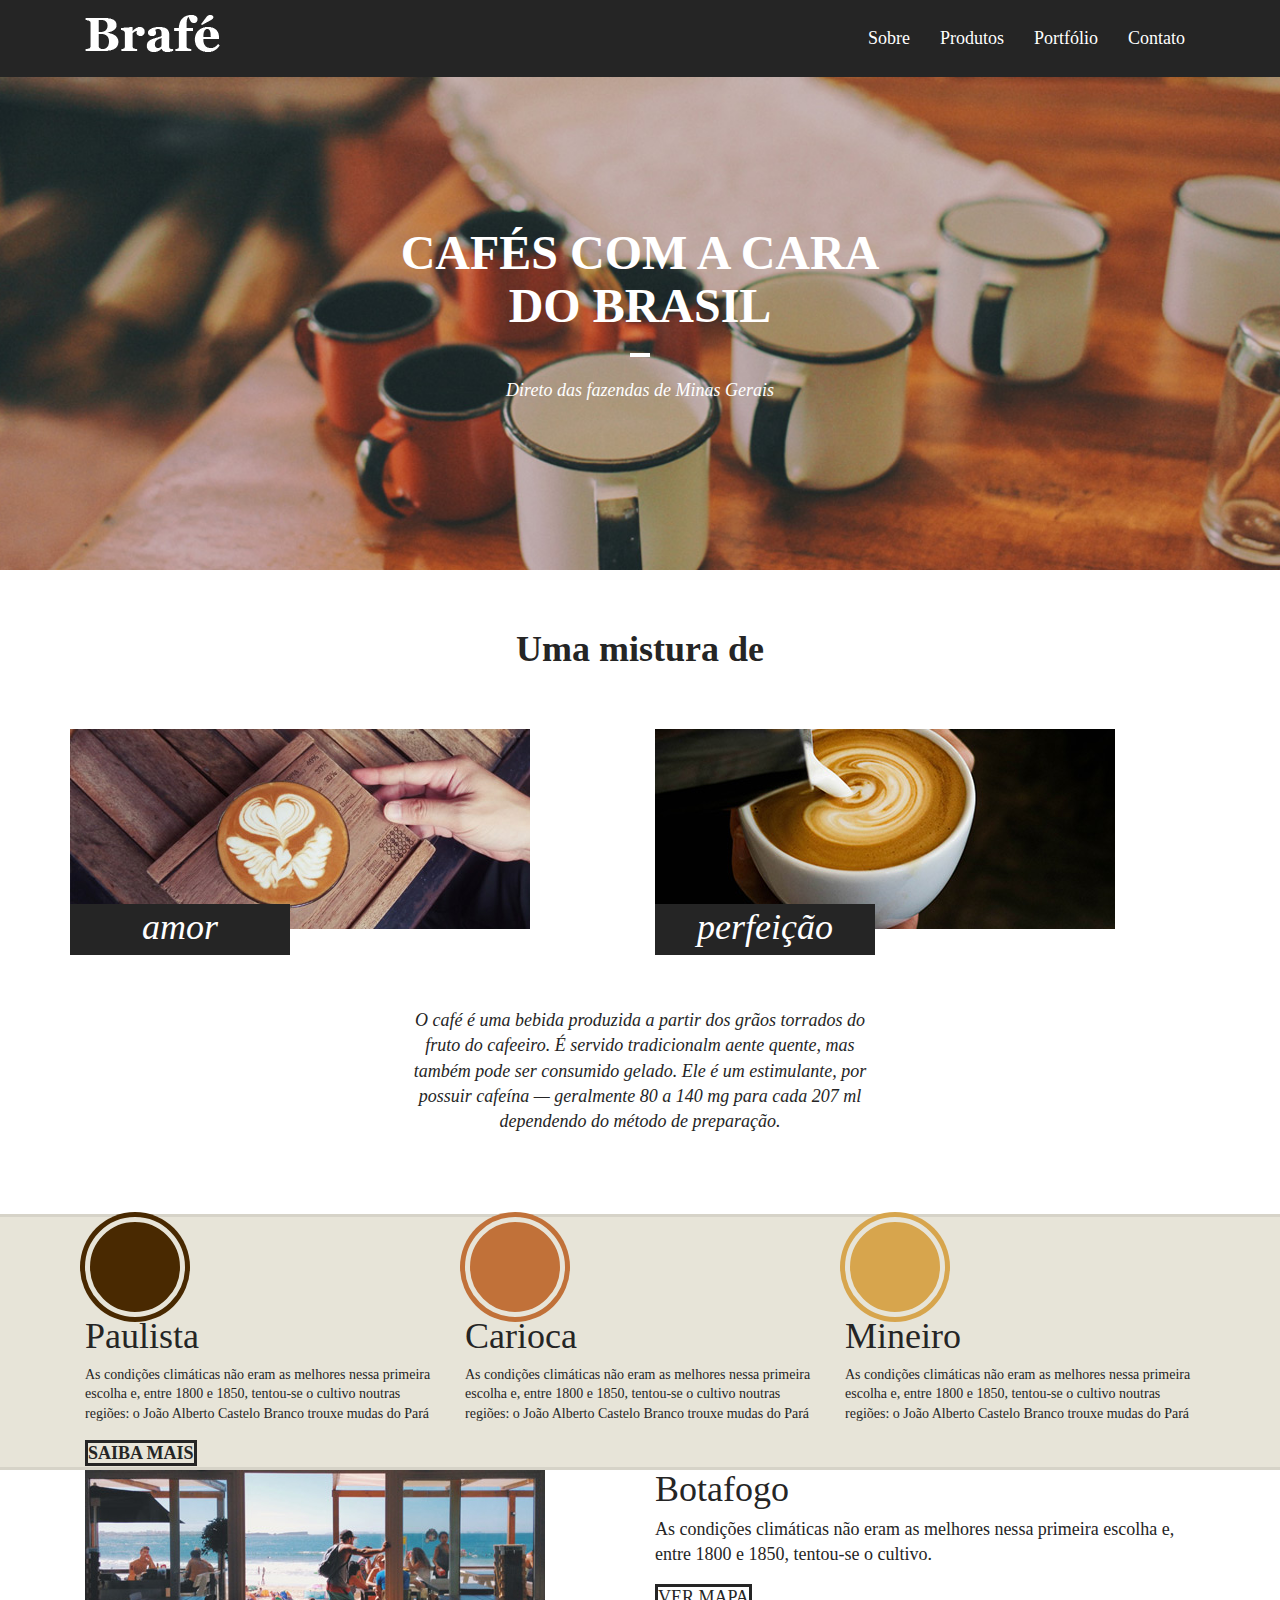
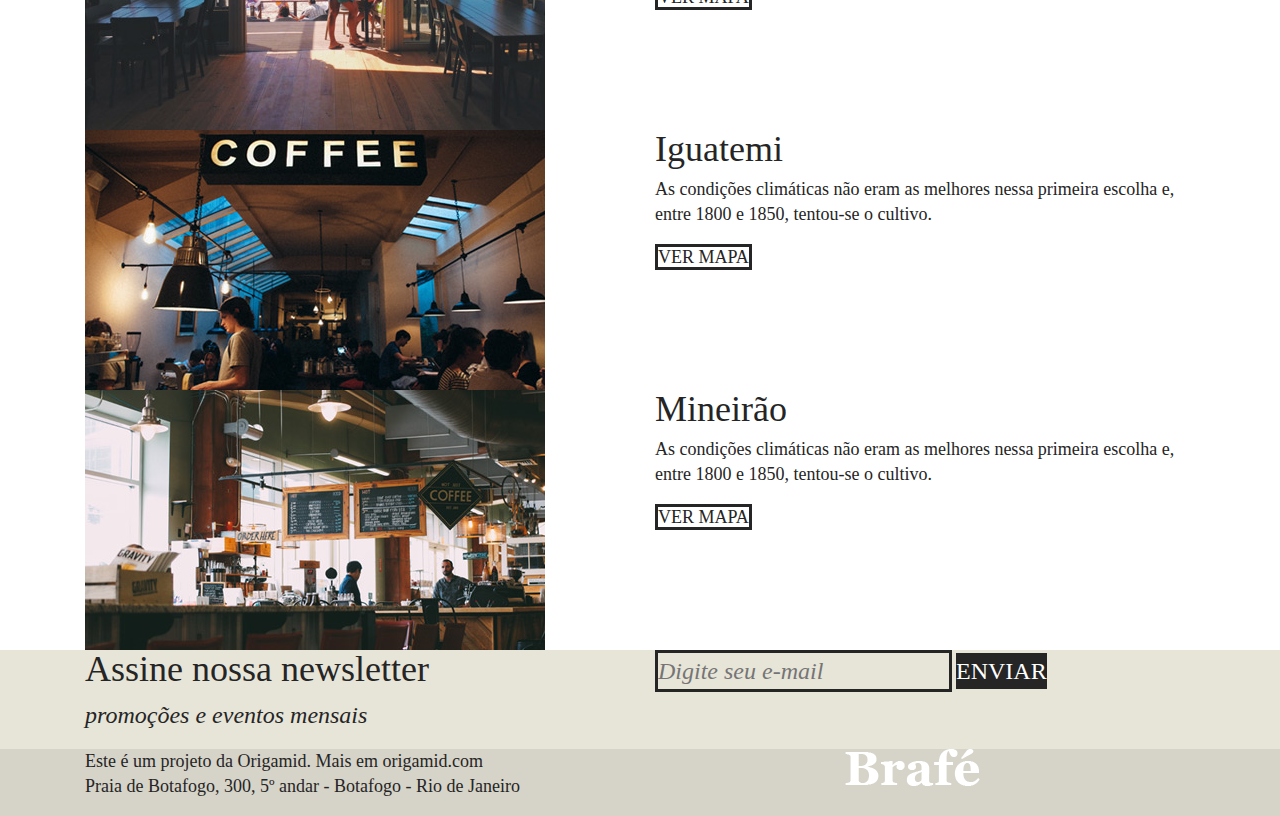
==== brafe-1/brafe-bootstrap/index.html @ a8f9d09e "update" ====
<!DOCTYPE html>
<html lang="pt-br">
  <head>
    <meta charset="UTF-8" />
    <meta name="viewport" content="width=device-width, initial-scale=1.0" />
    <link
      rel="shortcut icon"
      href="./src/assets/favicon.png"
      type="image/x-icon"
    />
    <link rel="stylesheet" href="./src/styles/utils/bootstrap.min.css" />
    <link rel="stylesheet" href="./src/styles/style.css" />
    <title>Brafé</title>
  </head>

  <body>
    <header class="menu">
      <div class="container">
        <div class="row">
          <a href="#" class="menu-logo col-md-4">
            <img src="./src/assets/brafe.png" alt="Brafé" />
          </a>

          <nav class="menu-nav col-md-8">
            <ul>
              <li><a href="#">Sobre</a></li>
              <li><a href="#">Produtos</a></li>
              <li><a href="#">Portfólio</a></li>
              <li><a href="#">Contato</a></li>
            </ul>
          </nav>
        </div>
      </div>
    </header>

    <main class="intro">
      <h1>
        Cafés com a cara <br />
        do Brasil
      </h1>
      <p>Direto das fazendas de Minas Gerais</p>
    </main>

    <section class="about container">
      <h2>Uma mistura de</h2>

      <div class="row">
        <div class="about-item col-sm">
          <img src="./src/assets/cafe-1.jpg" alt="Café 1" />
          <h3>Amor</h3>
        </div>

        <div class="about-item col-sm">
          <img src="./src/assets/cafe-2.jpg" alt="Café 2" />
          <h3>Perfeição</h3>
        </div>
      </div>

      <p>
        O café é uma bebida produzida a partir dos grãos torrados do fruto do
        cafeeiro. É servido tradicionalm aente quente, mas também pode ser
        consumido gelado. Ele é um estimulante, por possuir cafeína — geralmente
        80 a 140 mg para cada 207 ml dependendo do método de preparação.
      </p>
    </section>

    <section class="products">
      <div class="container">
        <div class="row">
          <div class="products-item col-sm">
            <h2 class="products-paulista">Paulista</h2>

            <p>
              As condições climáticas não eram as melhores nessa primeira
              escolha e, entre 1800 e 1850, tentou-se o cultivo noutras regiões:
              o João Alberto Castelo Branco trouxe mudas do Pará
            </p>
          </div>

          <div class="products-item col-sm">
            <h2 class="products-carioca">Carioca</h2>

            <p>
              As condições climáticas não eram as melhores nessa primeira
              escolha e, entre 1800 e 1850, tentou-se o cultivo noutras regiões:
              o João Alberto Castelo Branco trouxe mudas do Pará
            </p>
          </div>

          <div class="products-item col-sm">
            <h2 class="products-mineiro">Mineiro</h2>

            <p>
              As condições climáticas não eram as melhores nessa primeira
              escolha e, entre 1800 e 1850, tentou-se o cultivo noutras regiões:
              o João Alberto Castelo Branco trouxe mudas do Pará
            </p>
          </div>
        </div>

        <a class="products-btn" href="#">Saiba mais</a>
      </div>
    </section>

    <section class="locations">
      <div class="container">
        <div class="locations-item row">
          <div class="col-sm">
            <img src="./src/assets/botafogo.jpg" alt="Brafé unidade Botafogo" />
          </div>

          <div class="col-sm">
            <h2>Botafogo</h2>
            <p>
              As condições climáticas não eram as melhores nessa primeira
              escolha e, entre 1800 e 1850, tentou-se o cultivo.
            </p>

            <a href="#">Ver mapa</a>
          </div>
        </div>

        <div class="locations-item row">
          <div class="col-sm">
            <img src="./src/assets/iguatemi.jpg" alt="Brafé unidade Iguatemi" />
          </div>

          <div class="col-sm">
            <h2>Iguatemi</h2>
            <p>
              As condições climáticas não eram as melhores nessa primeira
              escolha e, entre 1800 e 1850, tentou-se o cultivo.
            </p>

            <a href="#">Ver mapa</a>
          </div>
        </div>

        <div class="locations-item row">
          <div class="col-sm">
            <img src="./src/assets/mineirao.jpg" alt="Brafé unidade Mineirão" />
          </div>

          <div class="col-sm">
            <h2>Mineirão</h2>
            <p>
              As condições climáticas não eram as melhores nessa primeira
              escolha e, entre 1800 e 1850, tentou-se o cultivo.
            </p>

            <a href="#">Ver mapa</a>
          </div>
        </div>
      </div>
    </section>

    <section class="newsletter">
      <div class="container">
        <div class="row">
          <div class="newsletter-info col-sm">
            <h2>Assine nossa newsletter</h2>
            <p>promoções e eventos mensais</p>
          </div>

          <form action="#" class="col-sm">
            <label for="email">Email</label>
            <input type="email" placeholder="Digite seu e-mail" required />
            <button type="submit">Enviar</button>
          </form>
        </div>
      </div>
    </section>

    <footer class="footer">
      <div class="container">
        <div class="row">
          <p class="col-sm-8">
            Este é um projeto da Origamid. Mais em origamid.com<br />Praia de
            Botafogo, 300, 5º andar - Botafogo - Rio de Janeiro
          </p>

          <a href="#" class="col-sm">
            <img src="./src/assets/brafe.png" alt="Brafé" />
          </a>
        </div>
      </div>
    </footer>
  </body>
</html>
---- brafe-1/brafe-bootstrap/src/styles/style.css ----
/* Estilos globais */
@import url("./common/reset.css");
@import url("./common/global.css");

/* Utilitários */
@import url("./utils/grid.css");

/* Sessões principais */
@import url("./partials/menu.css");
@import url("./partials/intro.css");
@import url("./partials/about.css");
@import url("./partials/products.css");
@import url("./partials/locations.css");
@import url("./partials/newsletter.css");
@import url("./partials/footer.css");
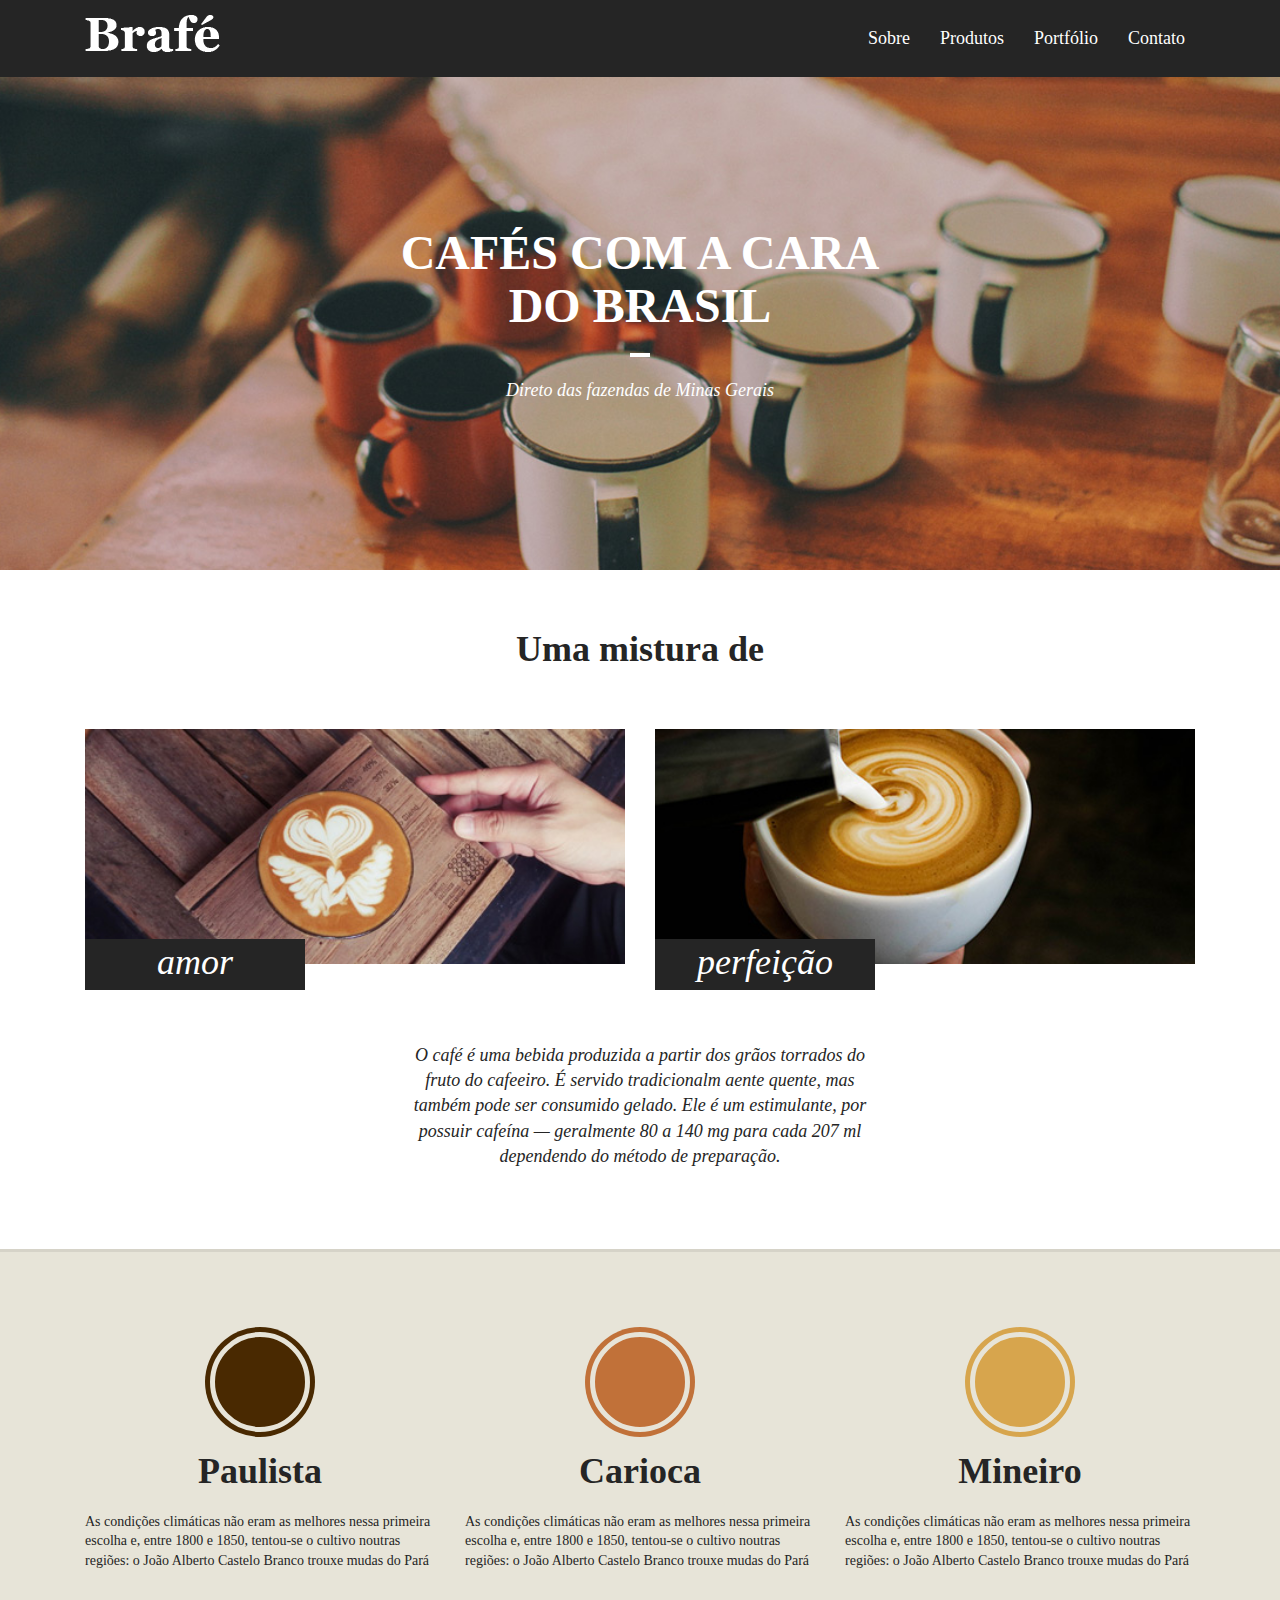
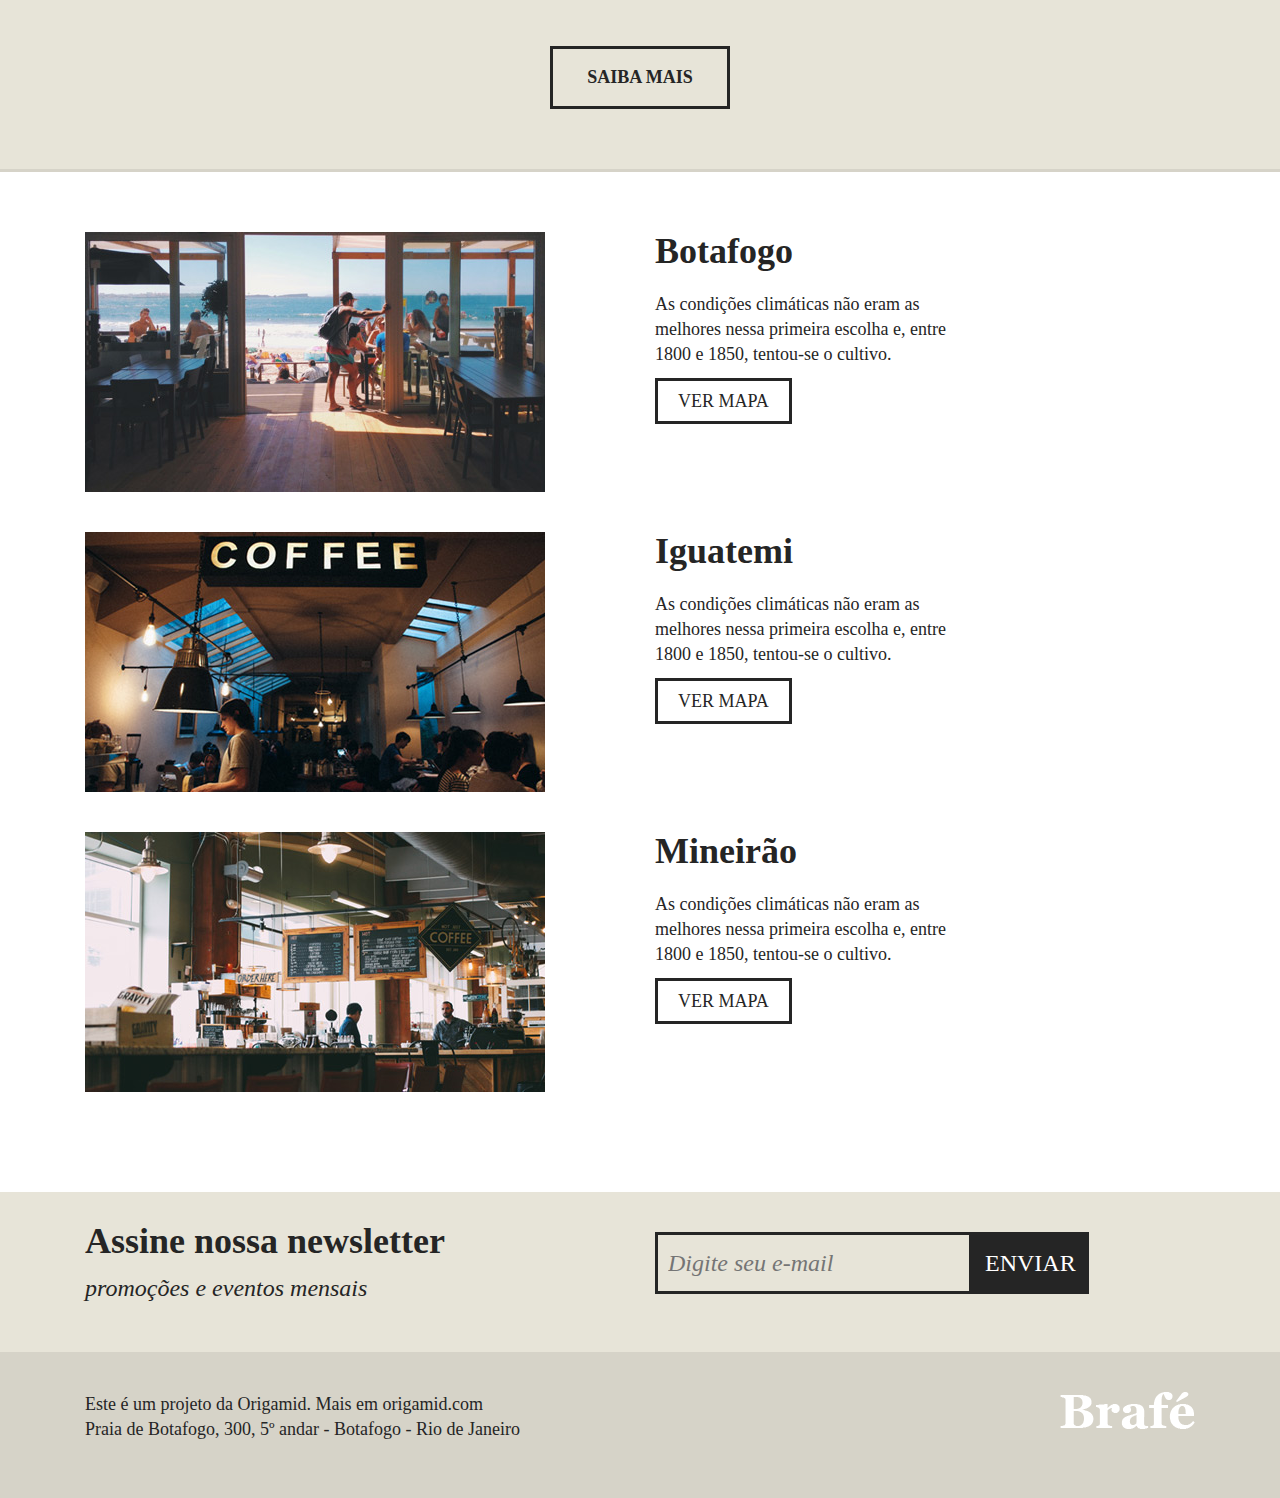
==== commit eb828982: "update" ====
--- a/brafe-1/brafe-bootstrap/index.html
+++ b/brafe-1/brafe-bootstrap/index.html
@@ -102,54 +102,52 @@
       </div>
     </section>
 
-    <section class="locations">
-      <div class="container">
-        <div class="locations-item row">
-          <div class="col-sm">
-            <img src="./src/assets/botafogo.jpg" alt="Brafé unidade Botafogo" />
-          </div>
-
-          <div class="col-sm">
-            <h2>Botafogo</h2>
-            <p>
-              As condições climáticas não eram as melhores nessa primeira
-              escolha e, entre 1800 e 1850, tentou-se o cultivo.
-            </p>
-
-            <a href="#">Ver mapa</a>
-          </div>
+    <section class="locations container">
+      <div class="locations-item row">
+        <div class="col-sm">
+          <img src="./src/assets/botafogo.jpg" alt="Brafé unidade Botafogo" />
         </div>
 
-        <div class="locations-item row">
-          <div class="col-sm">
-            <img src="./src/assets/iguatemi.jpg" alt="Brafé unidade Iguatemi" />
-          </div>
+        <div class="col-sm">
+          <h2>Botafogo</h2>
+          <p>
+            As condições climáticas não eram as melhores nessa primeira escolha
+            e, entre 1800 e 1850, tentou-se o cultivo.
+          </p>
 
-          <div class="col-sm">
-            <h2>Iguatemi</h2>
-            <p>
-              As condições climáticas não eram as melhores nessa primeira
-              escolha e, entre 1800 e 1850, tentou-se o cultivo.
-            </p>
+          <a href="#">Ver mapa</a>
+        </div>
+      </div>
 
-            <a href="#">Ver mapa</a>
-          </div>
+      <div class="locations-item row">
+        <div class="col-sm">
+          <img src="./src/assets/iguatemi.jpg" alt="Brafé unidade Iguatemi" />
         </div>
 
-        <div class="locations-item row">
-          <div class="col-sm">
-            <img src="./src/assets/mineirao.jpg" alt="Brafé unidade Mineirão" />
-          </div>
+        <div class="col-sm">
+          <h2>Iguatemi</h2>
+          <p>
+            As condições climáticas não eram as melhores nessa primeira escolha
+            e, entre 1800 e 1850, tentou-se o cultivo.
+          </p>
 
-          <div class="col-sm">
-            <h2>Mineirão</h2>
-            <p>
-              As condições climáticas não eram as melhores nessa primeira
-              escolha e, entre 1800 e 1850, tentou-se o cultivo.
-            </p>
+          <a href="#">Ver mapa</a>
+        </div>
+      </div>
 
-            <a href="#">Ver mapa</a>
-          </div>
+      <div class="locations-item row">
+        <div class="col-sm">
+          <img src="./src/assets/mineirao.jpg" alt="Brafé unidade Mineirão" />
+        </div>
+
+        <div class="col-sm">
+          <h2>Mineirão</h2>
+          <p>
+            As condições climáticas não eram as melhores nessa primeira escolha
+            e, entre 1800 e 1850, tentou-se o cultivo.
+          </p>
+
+          <a href="#">Ver mapa</a>
         </div>
       </div>
     </section>
